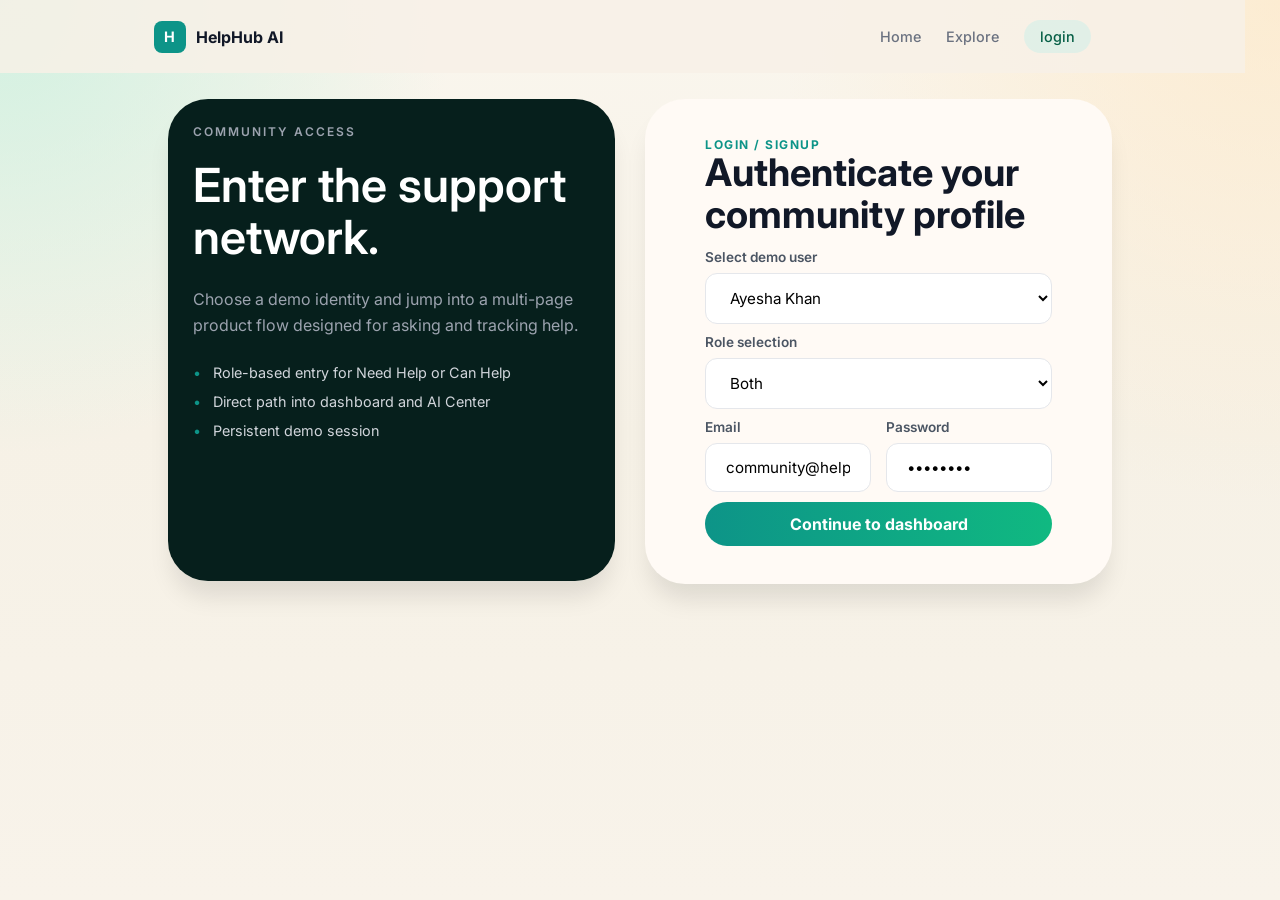
==== AIcenter/aicenter.html @ 62c9b284 "updated" ====
<!DOCTYPE html>
<html lang="en">

<head>
    <meta charset="UTF-8">
    <meta name="viewport" content="width=device-width, initial-scale=1.0">
    <title>HelpHub AI - login centre</title>
    <link href="https://fonts.googleapis.com/css2?family=Inter:wght@400;500;600;700&display=swap" rel="stylesheet">
    <style>
        * {
            margin: 0;
            padding: 0;
            box-sizing: border-box;
            font-family: 'Inter', sans-serif;
        }

        body {
            background-color: #fdf6ec;
            background: linear-gradient(135deg, #fdf6ec 0%, #e2e8f0 100%);
            min-height: 100vh;
            display: flex;
            flex-direction: column;
        }

        body {
            font-family: "Plus Jakarta Sans", sans-serif;
            color: var(--ink);
            background:
                radial-gradient(circle at top left, rgba(195, 239, 220, 0.75), transparent 29%),
                radial-gradient(circle at top right, rgba(255, 226, 182, 0.5), transparent 32%),
                linear-gradient(180deg, #faf6ee 0%, #f6f1e6 48%, #f8f3ea 100%);
        }

        /* Navbar */
        nav {
            display: flex;
            justify-content: space-between;
            align-items: center;
            padding: 20px 12%;
            max-width: 1245px;
            background-color: #f8f1e8d6;
        }


        .logo {
            display: flex;
            align-items: center;
            gap: 10px;
            font-weight: 700;
            font-size: 1rem;
            color: #111827;
        }

        .logo-icon {
            width: 32px;
            height: 32px;
            background-color: #0d9488;
            color: white;
            display: flex;
            align-items: center;
            justify-content: center;
            border-radius: 8px;
            font-size: 0.9rem;
        }

        .nav-links {
            display: flex;
            gap: 25px;
            align-items: center;
        }

        .nav-links a {
            text-decoration: none;
            color: #6b7280;
            font-size: 0.9rem;
            font-weight: 500;
        }

        .nav-links a.active {
            background-color: #d8efe8b3;
            padding: 8px 16px;
            border-radius: 20px;
            color: #065f46;
        }

        /* Mobile Menu Hack */
        .menu-toggle {
            display: none;
        }

        .hamburger {
            display: none;
            cursor: pointer;
            flex-direction: column;
            gap: 5px;
        }

        .hamburger span {
            width: 25px;
            height: 2px;
            background-color: #111827;
        }

        /* Layout Container with Gap */
        .main-wrapper {
            display: flex;
            max-width: 944px;
            width: 85%;
            margin: 26px auto;
            gap: 30px;
            align-items: stretch;
        }

        /* Left Side (Dark Greenish) */
        .green-panel {
            flex: 1;
            background-color: #061f1c;
            padding: 25px;
            color: white;
            height: 482px;
            border-radius: 40px;
            display: flex;
            flex-direction: column;
            /* justify-content: center; */
            box-shadow: 0 20px 25px -5px rgba(0, 0, 0, 0.1);
        }

        .green-panel .label {
            text-transform: uppercase;
            font-size: 0.75rem;
            letter-spacing: 2px;
            color: #9ca3af;
            margin-bottom: 20px;
            font-weight: 600;
        }

        .green-panel h1 {
            font-size: 47px;
            line-height: 1.1;
            font-weight: 600;
            width: 397px;
            margin-bottom: 25px;
        }

        .green-panel p {
            color: #9ca3af;
            line-height: 1.6;
            font-size: 1rem;
            margin-bottom: 25px;
        }

        .green-panel ul {
            list-style: none;
        }

        .green-panel li {
            padding-left: 20px;
            position: relative;
            margin-bottom: 12px;
            color: #d1d5db;
            font-size: 0.9rem;
        }

        .green-panel li::before {
            content: "•";
            position: absolute;
            left: 0;
            color: #0d9488;
        }

        /* Right Side (White/Creamy) */
        .white-panel {
            flex: 1;
            background-color: #fffaf5;
            padding: 60px;
            border-radius: 40px;
            display: flex;
            flex-direction: column;
            height: 485px;
            justify-content: center;
            box-shadow: 0 20px 25px -5px rgba(0, 0, 0, 0.1);
        }

        .white-panel .label {
            color: #0d9488;
            text-transform: uppercase;
            font-size: 0.75rem;
            letter-spacing: 1.5px;
            font-weight: 700;
        }

        .white-panel h2 {
            font-size: 38px;
            line-height: 1.1;
            color: #111827;
            font-weight: 700;
            margin-bottom: 14px;
        }

        .input-group {
            margin-bottom: 10px;
        }

        .input-group label {
            display: block;
            font-size: 0.85rem;
            font-weight: 600;
            color: #4b5563;
            margin-bottom: 8px;
        }

        .input-group select,
        .input-group input {
            width: 100%;
            padding: 14px 20px;
            border-radius: 12px;
            border: 1px solid #e5e7eb;
            background-color: white;
            font-size: 0.95rem;
        }

        .form-row {
            display: grid;
            grid-template-columns: 1fr 1fr;
            gap: 15px;
        }

        .btn-action {
            width: 100%;
            padding: 12px;
            border: none;
            border-radius: 50px;
            background: linear-gradient(to right, #0d9488, #10b981);
            color: white;
            font-weight: 700;
            font-size: 1rem;
            cursor: pointer;
        }

        /* Responsive */
        @media (max-width: 1024px) {
            .main-wrapper {
                flex-direction: column;
                gap: 20px;
            }

            .green-panel h1 {
                font-size: 2.5rem;
            }

            .white-panel h2 {
                font-size: 2.2rem;
            }
        }

        @media (max-width: 768px) {
            .hamburger {
                display: flex;
            }

            .nav-links {
                display: none;
                position: absolute;
                top: 70px;
                left: 0;
                width: 100%;
                background: white;
                flex-direction: column;
                padding: 20px;
                z-index: 10;
            }

            .menu-toggle:checked~.nav-links {
                display: flex;
            }

            .green-panel,
            .white-panel {
                padding: 40px 25px;
            }

            .form-row {
                grid-template-columns: 1fr;
            }
        }
    </style>
</head>

<body>

    <nav>
        <div class="logo">
            <div class="logo-icon">H</div>
            HelpHub AI
        </div>

        <input type="checkbox" id="menu-toggle" class="menu-toggle">
        <label for="menu-toggle" class="hamburger">
            <span></span>
            <span></span>
            <span></span>
        </label>

        <div class="nav-links">
            <a href="#">Home</a>
            <a href="#">Explore</a>
            <a href="#" class="active">login</a>
        </div>
    </nav>

    <div class="main-wrapper">
        <div class="green-panel">
            <div class="label">Community Access</div>
            <h1>Enter the support network.</h1>
            <p>Choose a demo identity and jump into a multi-page product flow designed for asking and tracking help.</p>
            <ul>
                <li>Role-based entry for Need Help or Can Help</li>
                <li>Direct path into dashboard and AI Center</li>
                <li>Persistent demo session</li>
            </ul>
        </div>

        <div class="white-panel">
            <div class="label">Login / Signup</div>
            <h2>Authenticate your community profile</h2>

            <div class="input-group">
                <label>Select demo user</label>
                <select>
                    <option>Ayesha Khan</option>
                </select>
            </div>

            <div class="input-group">
                <label>Role selection</label>
                <select>
                    <option>Both</option>
                </select>
            </div>

            <div class="form-row">
                <div class="input-group">
                    <label>Email</label>
                    <input type="email" value="community@helphub.ai">
                </div>
                <div class="input-group">
                    <label>Password</label>
                    <input type="password" value="********">
                </div>
            </div>

            <button class="btn-action">Continue to dashboard</button>
        </div>
    </div>

</body>

</html>
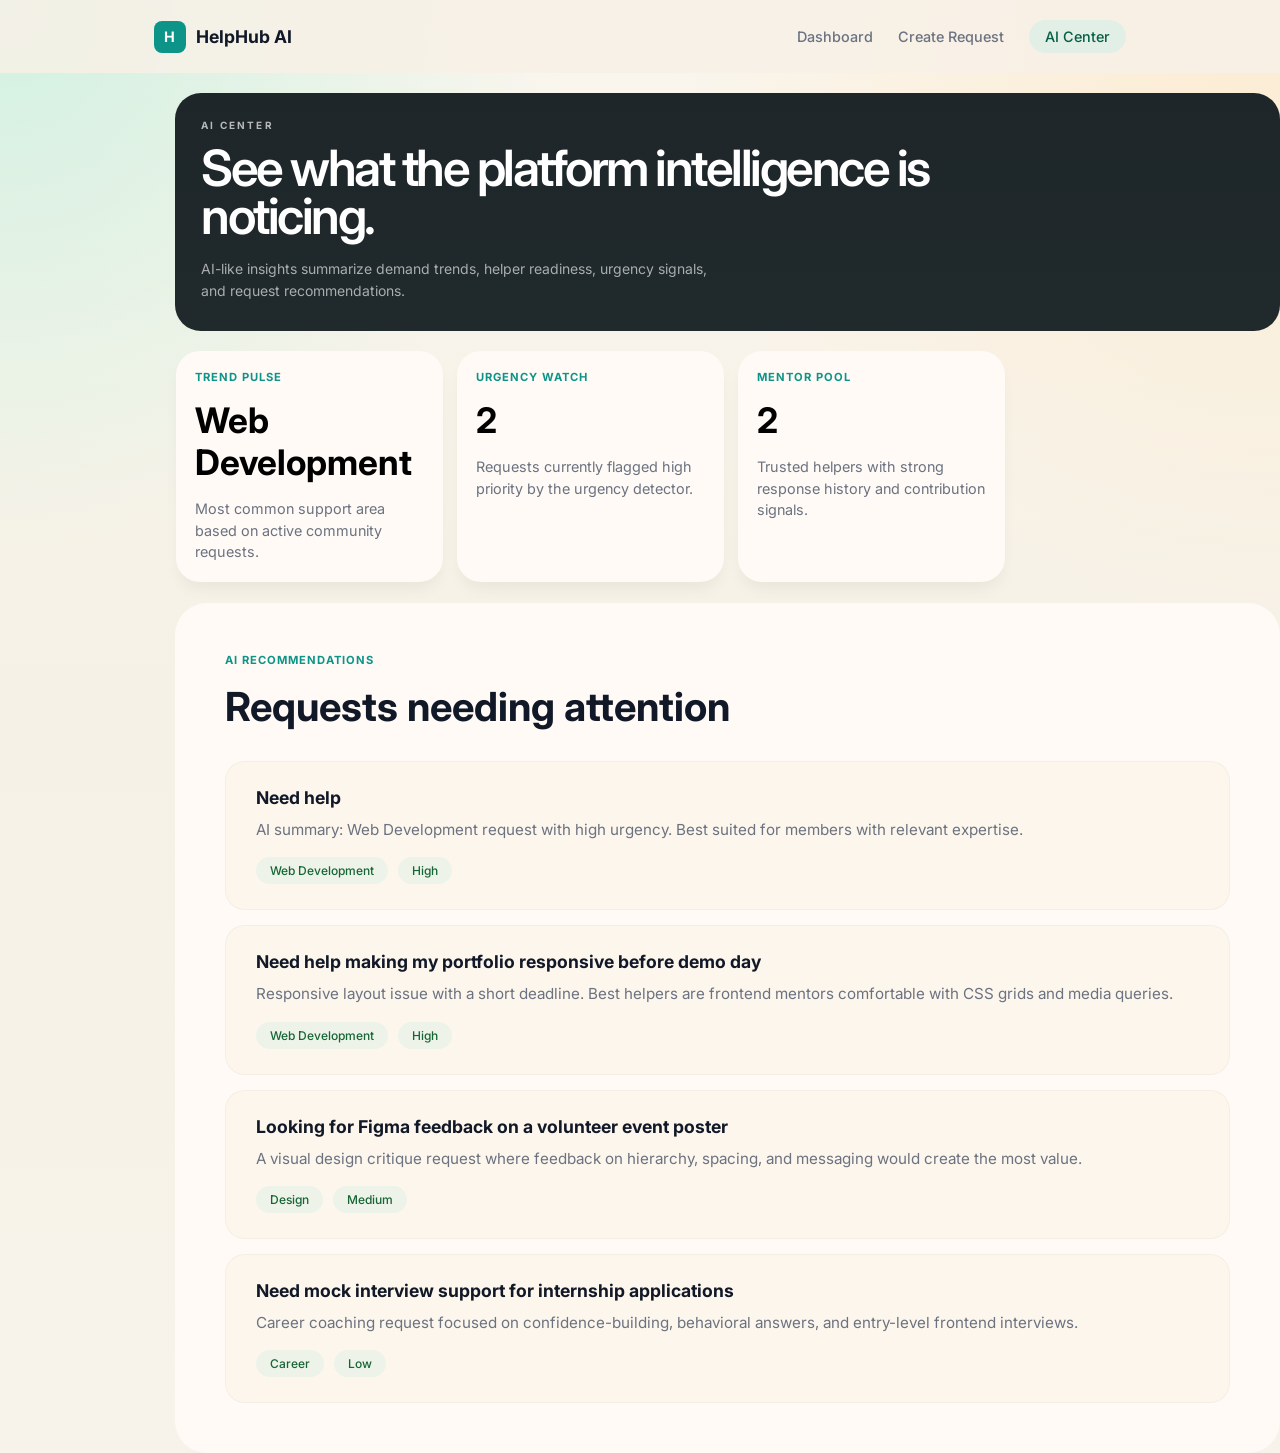
==== commit 263e7937: "updated" ====
--- a/AIcenter/aicenter.html
+++ b/AIcenter/aicenter.html
@@ -4,7 +4,7 @@
 <head>
     <meta charset="UTF-8">
     <meta name="viewport" content="width=device-width, initial-scale=1.0">
-    <title>HelpHub AI - login centre</title>
+    <title>HelpHub AI - AI Center</title>
     <link href="https://fonts.googleapis.com/css2?family=Inter:wght@400;500;600;700&display=swap" rel="stylesheet">
     <style>
         * {
@@ -15,14 +15,6 @@
         }
 
         body {
-            background-color: #fdf6ec;
-            background: linear-gradient(135deg, #fdf6ec 0%, #e2e8f0 100%);
-            min-height: 100vh;
-            display: flex;
-            flex-direction: column;
-        }
-
-        body {
             font-family: "Plus Jakarta Sans", sans-serif;
             color: var(--ink);
             background:
@@ -37,17 +29,17 @@
             justify-content: space-between;
             align-items: center;
             padding: 20px 12%;
-            max-width: 1245px;
+            max-width: 100%;
             background-color: #f8f1e8d6;
-        }
-
+            margin: 0 auto;
+        }
 
         .logo {
             display: flex;
             align-items: center;
             gap: 10px;
             font-weight: 700;
-            font-size: 1rem;
+            font-size: 1.1rem;
             color: #111827;
         }
 
@@ -83,7 +75,7 @@
             color: #065f46;
         }
 
-        /* Mobile Menu Hack */
+        /* Mobile Hamburger Logic */
         .menu-toggle {
             display: none;
         }
@@ -97,159 +89,185 @@
 
         .hamburger span {
             width: 25px;
-            height: 2px;
-            background-color: #111827;
-        }
-
-        /* Layout Container with Gap */
-        .main-wrapper {
-            display: flex;
-            max-width: 944px;
-            width: 85%;
-            margin: 26px auto;
-            gap: 30px;
-            align-items: stretch;
-        }
-
-        /* Left Side (Dark Greenish) */
-        .green-panel {
-            flex: 1;
-            background-color: #061f1c;
-            padding: 25px;
-            color: white;
-            height: 482px;
-            border-radius: 40px;
+            height: 3px;
+            background-color: #374151;
+            border-radius: 2px;
+        }
+
+        /* hero */
+        .hero {
+            background: linear-gradient(180deg, #1e2629 0%, #20292c 100%);
+            color: #fff;
+            border-radius: 26px;
+            box-shadow: var(--shadow);
+            padding: 26px 26px 28px;
+            min-height: 236px;
+            margin: 20px 0px 0px 175px;
+            max-width: 73pc;
             display: flex;
             flex-direction: column;
-            /* justify-content: center; */
-            box-shadow: 0 20px 25px -5px rgba(0, 0, 0, 0.1);
-        }
-
-        .green-panel .label {
+            justify-content: center;
+        }
+
+        .eyebrow {
+            font-size: 10px;
+            font-weight: 700;
+            letter-spacing: 0.22em;
             text-transform: uppercase;
-            font-size: 0.75rem;
-            letter-spacing: 2px;
-            color: #9ca3af;
-            margin-bottom: 20px;
+            color: rgba(255, 255, 255, 0.68);
+            margin-bottom: 14px;
+        }
+
+        .hero h1 {
+            margin: 0;
+            max-width: 800px;
+            font-size: 50px;
             font-weight: 600;
-        }
-
-        .green-panel h1 {
-            font-size: 47px;
-            line-height: 1.1;
-            font-weight: 600;
-            width: 397px;
-            margin-bottom: 25px;
-        }
-
-        .green-panel p {
-            color: #9ca3af;
+            line-height: 0.95;
+            letter-spacing: -0.05em;
+        }
+
+        .hero p {
+            margin: 18px 0 0;
+            max-width: 520px;
+            color: rgba(255, 255, 255, 0.62);
+            font-size: 14px;
             line-height: 1.6;
-            font-size: 1rem;
-            margin-bottom: 25px;
-        }
-
-        .green-panel ul {
-            list-style: none;
-        }
-
-        .green-panel li {
-            padding-left: 20px;
-            position: relative;
-            margin-bottom: 12px;
-            color: #d1d5db;
-            font-size: 0.9rem;
-        }
-
-        .green-panel li::before {
-            content: "•";
-            position: absolute;
-            left: 0;
-            color: #0d9488;
-        }
-
-        /* Right Side (White/Creamy) */
-        .white-panel {
-            flex: 1;
+        }
+
+        /* Stats Section */
+        .stats-grid {
+            display: grid;
+            grid-template-columns: repeat(3, 1fr);
+            gap: 10px;
+            max-width: 913px;
+            margin: 20px 110px 21px 8.5pc;
+            padding: 0 40px;
+        }
+
+        .stat-card {
             background-color: #fffaf5;
-            padding: 60px;
-            border-radius: 40px;
-            display: flex;
-            flex-direction: column;
-            height: 485px;
-            justify-content: center;
-            box-shadow: 0 20px 25px -5px rgba(0, 0, 0, 0.1);
-        }
-
-        .white-panel .label {
+            padding: 19px;
+            width: 267px;
+            border-radius: 24px;
+            box-shadow: 0 10px 15px -3px rgba(0, 0, 0, 0.05);
+        }
+
+        .stat-card h5 {
             color: #0d9488;
             text-transform: uppercase;
+            font-size: 0.7rem;
+            letter-spacing: 1px;
+            margin-bottom: 15px;
+        }
+
+        .stat-card h2 {
+            font-size: 2.2rem;
+            margin-bottom: 15px;
+            line-height: 1.2;
+        }
+
+        .stat-card p {
+            font-size: 0.9rem;
+            color: #6b7280;
+            line-height: 1.5;
+        }
+
+        /* Recommendations Section */
+        .recommendations {
+            max-width: 73pc;
+            margin: 0px 0px 0px 175px;
+            background-color: #fffaf5;
+            border-radius: 32px;
+            padding: 50px;
+        }
+
+        .rec-label {
+            color: #0d9488;
+            text-transform: uppercase;
+            font-size: 0.7rem;
+            font-weight: 700;
+            letter-spacing: 1px;
+            margin-bottom: 15px;
+            display: block;
+        }
+
+        .recommendations h2 {
+            font-size: 2.5rem;
+            margin-bottom: 30px;
+            color: #111827;
+        }
+
+        .rec-list {
+            display: flex;
+            flex-direction: column;
+            gap: 15px;
+        }
+
+        .rec-item {
+            background-color: #fdf6ec;
+            padding: 25px 30px;
+            border-radius: 20px;
+            border: 1px solid rgba(0, 0, 0, 0.03);
+        }
+
+        .rec-item h3 {
+            font-size: 1.1rem;
+            margin-bottom: 10px;
+            color: #111827;
+        }
+
+        .rec-item p {
+            color: #6b7280;
+            font-size: 0.95rem;
+            margin-bottom: 15px;
+            line-height: 1.6;
+        }
+
+        .tag-group {
+            display: flex;
+            gap: 10px;
+        }
+
+        .tag {
+            padding: 6px 14px;
+            border-radius: 20px;
             font-size: 0.75rem;
-            letter-spacing: 1.5px;
-            font-weight: 700;
-        }
-
-        .white-panel h2 {
-            font-size: 38px;
-            line-height: 1.1;
-            color: #111827;
-            font-weight: 700;
-            margin-bottom: 14px;
-        }
-
-        .input-group {
-            margin-bottom: 10px;
-        }
-
-        .input-group label {
-            display: block;
-            font-size: 0.85rem;
-            font-weight: 600;
-            color: #4b5563;
-            margin-bottom: 8px;
-        }
-
-        .input-group select,
-        .input-group input {
-            width: 100%;
-            padding: 14px 20px;
-            border-radius: 12px;
-            border: 1px solid #e5e7eb;
-            background-color: white;
-            font-size: 0.95rem;
-        }
-
-        .form-row {
-            display: grid;
-            grid-template-columns: 1fr 1fr;
-            gap: 15px;
-        }
-
-        .btn-action {
-            width: 100%;
-            padding: 12px;
-            border: none;
-            border-radius: 50px;
-            background: linear-gradient(to right, #0d9488, #10b981);
-            color: white;
-            font-weight: 700;
-            font-size: 1rem;
-            cursor: pointer;
-        }
+            font-weight: 500;
+        }
+
+        .tag-web {
+            background: #eef3ea;
+            color: #166534;
+        }
+
+
+
+
+
+
+
 
         /* Responsive */
         @media (max-width: 1024px) {
-            .main-wrapper {
-                flex-direction: column;
-                gap: 20px;
-            }
-
-            .green-panel h1 {
-                font-size: 2.5rem;
-            }
-
-            .white-panel h2 {
-                font-size: 2.2rem;
+            header h1 {
+                font-size: 2.8rem;
+            }
+
+            .stats-grid {
+                grid-template-columns: 1fr;
+                margin-top: 20px;
+                padding: 0 20px;
+            }
+
+            header {
+                margin: 10px;
+                padding: 40px 30px;
+            }
+
+            .recommendations {
+                margin: 10px;
+                padding: 30px;
             }
         }
 
@@ -265,22 +283,22 @@
                 left: 0;
                 width: 100%;
                 background: white;
+                padding: 20px;
                 flex-direction: column;
-                padding: 20px;
-                z-index: 10;
+                z-index: 100;
+                box-shadow: 0 10px 15px rgba(0, 0, 0, 0.05);
             }
 
             .menu-toggle:checked~.nav-links {
                 display: flex;
             }
 
-            .green-panel,
-            .white-panel {
-                padding: 40px 25px;
-            }
-
-            .form-row {
-                grid-template-columns: 1fr;
+            header h1 {
+                font-size: 2.2rem;
+            }
+
+            .stat-card {
+                padding: 25px;
             }
         }
     </style>
@@ -302,56 +320,82 @@
         </label>
 
         <div class="nav-links">
-            <a href="#">Home</a>
-            <a href="#">Explore</a>
-            <a href="#" class="active">login</a>
+            <a href="/index.html">Dashboard</a>
+            <a href="/request/request.html">Create Request</a>
+            <a href="/AIcenter/aicenter.html" class="active">AI Center</a>
         </div>
     </nav>
 
-    <div class="main-wrapper">
-        <div class="green-panel">
-            <div class="label">Community Access</div>
-            <h1>Enter the support network.</h1>
-            <p>Choose a demo identity and jump into a multi-page product flow designed for asking and tracking help.</p>
-            <ul>
-                <li>Role-based entry for Need Help or Can Help</li>
-                <li>Direct path into dashboard and AI Center</li>
-                <li>Persistent demo session</li>
-            </ul>
-        </div>
-
-        <div class="white-panel">
-            <div class="label">Login / Signup</div>
-            <h2>Authenticate your community profile</h2>
-
-            <div class="input-group">
-                <label>Select demo user</label>
-                <select>
-                    <option>Ayesha Khan</option>
-                </select>
-            </div>
-
-            <div class="input-group">
-                <label>Role selection</label>
-                <select>
-                    <option>Both</option>
-                </select>
-            </div>
-
-            <div class="form-row">
-                <div class="input-group">
-                    <label>Email</label>
-                    <input type="email" value="community@helphub.ai">
-                </div>
-                <div class="input-group">
-                    <label>Password</label>
-                    <input type="password" value="********">
+    <header class="hero">
+        <h4 class="eyebrow">AI Center</h4>
+        <h1>See what the platform intelligence is noticing.</h1>
+        <p>AI-like insights summarize demand trends, helper readiness, urgency signals, and request recommendations.</p>
+    </header>
+
+    <div class="stats-grid">
+        <div class="stat-card">
+            <h5>Trend Pulse</h5>
+            <h2>Web Development</h2>
+            <p>Most common support area based on active community requests.</p>
+        </div>
+        <div class="stat-card">
+            <h5>Urgency Watch</h5>
+            <h2>2</h2>
+            <p>Requests currently flagged high priority by the urgency detector.</p>
+        </div>
+        <div class="stat-card">
+            <h5>Mentor Pool</h5>
+            <h2>2</h2>
+            <p>Trusted helpers with strong response history and contribution signals.</p>
+        </div>
+    </div>
+
+    <section class="recommendations">
+        <span class="rec-label">AI Recommendations</span>
+        <h2>Requests needing attention</h2>
+
+        <div class="rec-list">
+            <div class="rec-item">
+                <h3>Need help</h3>
+                <p>AI summary: Web Development request with high urgency. Best suited for members with relevant
+                    expertise.</p>
+                <div class="tag-group">
+                    <span class="tag tag-web">Web Development</span>
+                    <span class="tag tag-web">High</span>
                 </div>
             </div>
 
-            <button class="btn-action">Continue to dashboard</button>
-        </div>
-    </div>
+            <div class="rec-item">
+                <h3>Need help making my portfolio responsive before demo day</h3>
+                <p>Responsive layout issue with a short deadline. Best helpers are frontend mentors comfortable with CSS
+                    grids and media queries.</p>
+                <div class="tag-group">
+                    <span class="tag tag-web">Web Development</span>
+                    <span class="tag tag-web">High</span>
+                </div>
+            </div>
+
+            <div class="rec-item">
+                <h3>Looking for Figma feedback on a volunteer event poster</h3>
+                <p>A visual design critique request where feedback on hierarchy, spacing, and messaging would create the
+                    most value.</p>
+                <div class="tag-group">
+                    <span class="tag tag-web">Design</span>
+                    <span class="tag tag-web">Medium</span>
+                </div>
+            </div>
+
+            <div class="rec-item">
+                <h3>Need mock interview support for internship applications</h3>
+                <p>Career coaching request focused on confidence-building, behavioral answers, and entry-level frontend
+                    interviews.</p>
+                <div class="tag-group">
+                    <span class="tag tag-web">Career</span>
+                    <span class="tag tag-web">Low</span>
+                </div>
+            </div>
+        </div>
+    </section>
 
 </body>
 
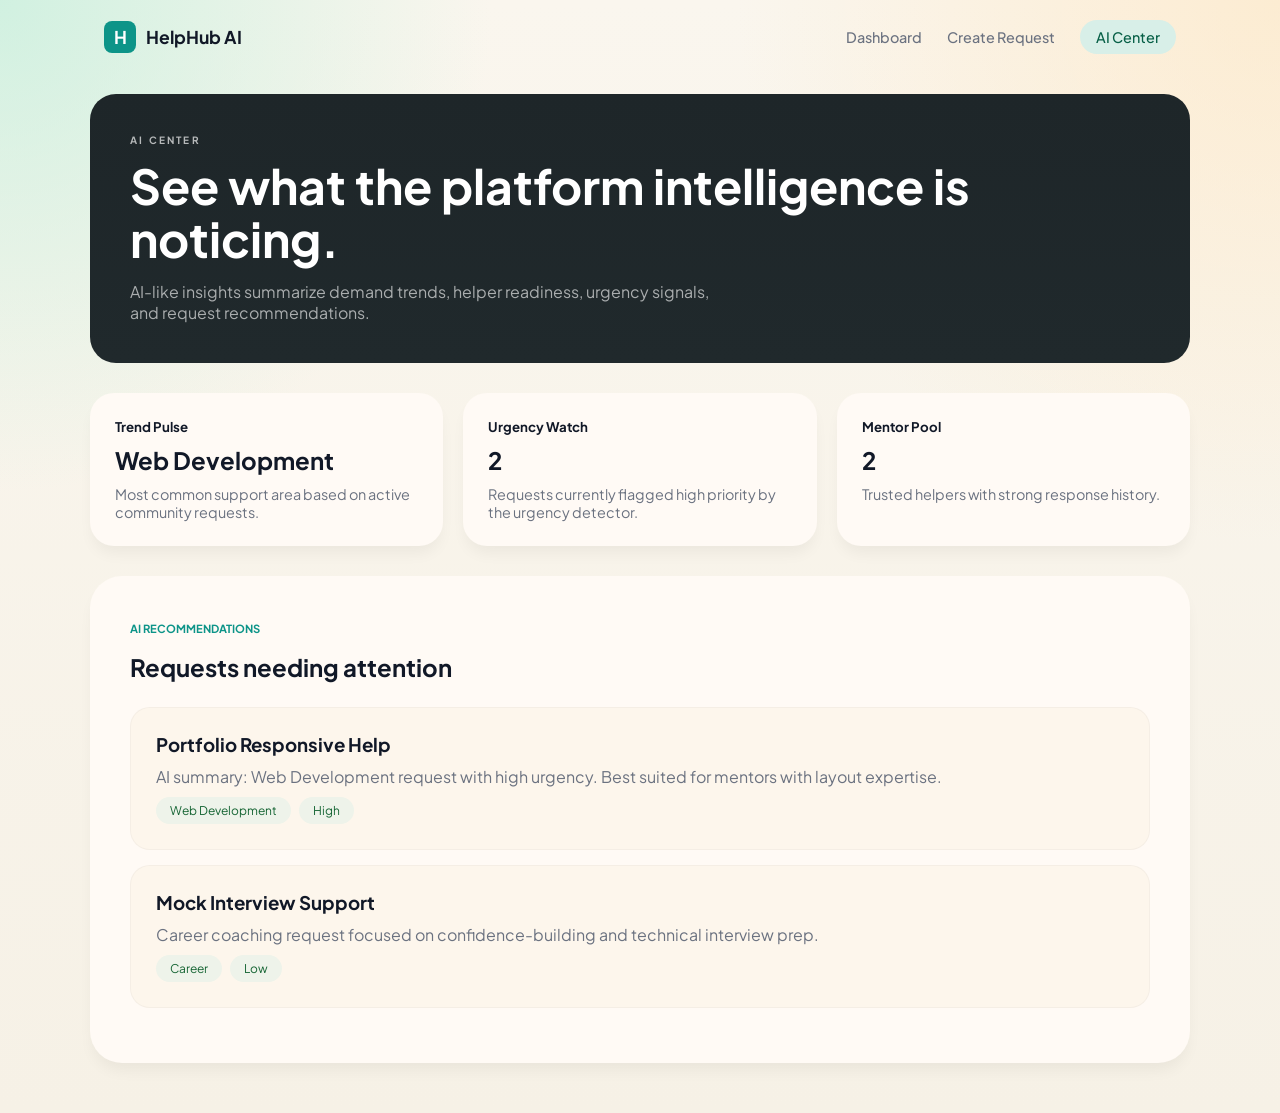
==== commit 27b2898c: "updated" ====
--- a/AIcenter/aicenter.html
+++ b/AIcenter/aicenter.html
@@ -5,13 +5,21 @@
     <meta charset="UTF-8">
     <meta name="viewport" content="width=device-width, initial-scale=1.0">
     <title>HelpHub AI - AI Center</title>
-    <link href="https://fonts.googleapis.com/css2?family=Inter:wght@400;500;600;700&display=swap" rel="stylesheet">
+    <link href="https://fonts.googleapis.com/css2?family=Plus+Jakarta+Sans:wght@400;500;600;700&display=swap" rel="stylesheet">
+    
+    <link rel="shortcut icon" href="./image.png" type="image/x-icon">
     <style>
+        :root {
+            --teal: #0d9488;
+            --ink: #111827;
+            --muted: #6b7280;
+            --shadow: 0 10px 15px -3px rgba(0, 0, 0, 0.05);
+        }
+
         * {
             margin: 0;
             padding: 0;
             box-sizing: border-box;
-            font-family: 'Inter', sans-serif;
         }
 
         body {
@@ -20,18 +28,20 @@
             background:
                 radial-gradient(circle at top left, rgba(195, 239, 220, 0.75), transparent 29%),
                 radial-gradient(circle at top right, rgba(255, 226, 182, 0.5), transparent 32%),
-                linear-gradient(180deg, #faf6ee 0%, #f6f1e6 48%, #f8f3ea 100%);
-        }
-
-        /* Navbar */
+                linear-gradient(180deg, #faf6ee 0%, #f6f1e6 100%);
+            min-height: 100vh;
+        }
+
+        /* --- Navbar --- */
         nav {
             display: flex;
             justify-content: space-between;
             align-items: center;
-            padding: 20px 12%;
-            max-width: 100%;
-            background-color: #f8f1e8d6;
+            padding: 20px 5%;
+            max-width: 1200px;
             margin: 0 auto;
+            position: relative;
+            z-index: 1000;
         }
 
         .logo {
@@ -40,19 +50,17 @@
             gap: 10px;
             font-weight: 700;
             font-size: 1.1rem;
-            color: #111827;
         }
 
         .logo-icon {
             width: 32px;
             height: 32px;
-            background-color: #0d9488;
+            background-color: var(--teal);
             color: white;
             display: flex;
             align-items: center;
             justify-content: center;
             border-radius: 8px;
-            font-size: 0.9rem;
         }
 
         .nav-links {
@@ -63,23 +71,22 @@
 
         .nav-links a {
             text-decoration: none;
-            color: #6b7280;
+            color: var(--muted);
             font-size: 0.9rem;
             font-weight: 500;
+            transition: 0.3s;
         }
 
         .nav-links a.active {
-            background-color: #d8efe8b3;
+            background-color: #d8efe8;
             padding: 8px 16px;
             border-radius: 20px;
             color: #065f46;
         }
 
-        /* Mobile Hamburger Logic */
-        .menu-toggle {
-            display: none;
-        }
-
+        /* Hamburger Styles */
+        .menu-toggle { display: none; }
+        
         .hamburger {
             display: none;
             cursor: pointer;
@@ -92,21 +99,18 @@
             height: 3px;
             background-color: #374151;
             border-radius: 2px;
-        }
-
-        /* hero */
+            transition: 0.3s ease;
+        }
+
+        /* --- Hero Section --- */
         .hero {
             background: linear-gradient(180deg, #1e2629 0%, #20292c 100%);
             color: #fff;
             border-radius: 26px;
-            box-shadow: var(--shadow);
-            padding: 26px 26px 28px;
-            min-height: 236px;
-            margin: 20px 0px 0px 175px;
-            max-width: 73pc;
-            display: flex;
-            flex-direction: column;
-            justify-content: center;
+            padding: 40px;
+            margin: 20px auto;
+            max-width: 1100px;
+            width: calc(100% - 40px);
         }
 
         .eyebrow {
@@ -116,190 +120,113 @@
             text-transform: uppercase;
             color: rgba(255, 255, 255, 0.68);
             margin-bottom: 14px;
+            display: block;
         }
 
         .hero h1 {
-            margin: 0;
-            max-width: 800px;
-            font-size: 50px;
-            font-weight: 600;
-            line-height: 0.95;
-            letter-spacing: -0.05em;
+            font-size: clamp(1.8rem, 5vw, 3rem);
+            line-height: 1.1;
+            margin-bottom: 15px;
         }
 
         .hero p {
-            margin: 18px 0 0;
-            max-width: 520px;
+            max-width: 600px;
             color: rgba(255, 255, 255, 0.62);
-            font-size: 14px;
-            line-height: 1.6;
-        }
-
-        /* Stats Section */
+            font-size: 1rem;
+        }
+
+        /* --- Stats Grid --- */
         .stats-grid {
             display: grid;
             grid-template-columns: repeat(3, 1fr);
-            gap: 10px;
-            max-width: 913px;
-            margin: 20px 110px 21px 8.5pc;
-            padding: 0 40px;
+            gap: 20px;
+            max-width: 1100px;
+            margin: 30px auto;
+            width: calc(100% - 40px);
         }
 
         .stat-card {
             background-color: #fffaf5;
-            padding: 19px;
-            width: 267px;
+            padding: 25px;
             border-radius: 24px;
-            box-shadow: 0 10px 15px -3px rgba(0, 0, 0, 0.05);
-        }
-
-        .stat-card h5 {
-            color: #0d9488;
-            text-transform: uppercase;
-            font-size: 0.7rem;
-            letter-spacing: 1px;
-            margin-bottom: 15px;
-        }
-
-        .stat-card h2 {
-            font-size: 2.2rem;
-            margin-bottom: 15px;
-            line-height: 1.2;
-        }
-
-        .stat-card p {
-            font-size: 0.9rem;
-            color: #6b7280;
-            line-height: 1.5;
-        }
-
-        /* Recommendations Section */
+            box-shadow: var(--shadow);
+        }
+
+        /* --- Recommendations --- */
         .recommendations {
-            max-width: 73pc;
-            margin: 0px 0px 0px 175px;
+            max-width: 1100px;
+            margin: 30px auto 50px;
             background-color: #fffaf5;
             border-radius: 32px;
-            padding: 50px;
-        }
-
-        .rec-label {
-            color: #0d9488;
-            text-transform: uppercase;
-            font-size: 0.7rem;
-            font-weight: 700;
-            letter-spacing: 1px;
-            margin-bottom: 15px;
-            display: block;
-        }
-
-        .recommendations h2 {
-            font-size: 2.5rem;
-            margin-bottom: 30px;
-            color: #111827;
-        }
-
-        .rec-list {
-            display: flex;
-            flex-direction: column;
-            gap: 15px;
+            padding: 40px;
+            width: calc(100% - 40px);
+            box-shadow: var(--shadow);
         }
 
         .rec-item {
             background-color: #fdf6ec;
-            padding: 25px 30px;
+            padding: 25px;
             border-radius: 20px;
+            margin-bottom: 15px;
             border: 1px solid rgba(0, 0, 0, 0.03);
-        }
-
-        .rec-item h3 {
-            font-size: 1.1rem;
-            margin-bottom: 10px;
-            color: #111827;
-        }
-
-        .rec-item p {
-            color: #6b7280;
-            font-size: 0.95rem;
-            margin-bottom: 15px;
-            line-height: 1.6;
-        }
-
-        .tag-group {
-            display: flex;
-            gap: 10px;
         }
 
         .tag {
             padding: 6px 14px;
             border-radius: 20px;
             font-size: 0.75rem;
-            font-weight: 500;
-        }
-
-        .tag-web {
             background: #eef3ea;
             color: #166534;
-        }
-
-
-
-
-
-
-
-
-        /* Responsive */
-        @media (max-width: 1024px) {
-            header h1 {
-                font-size: 2.8rem;
+            display: inline-block;
+            margin-top: 10px;
+            margin-right: 5px;
+        }
+
+        /* --- RESPONSIVE DESIGN (TOP DROPDOWN) --- */
+
+        @media (max-width: 768px) {
+            .hamburger { display: flex; }
+
+            .nav-links {
+                position: absolute;
+                top: 80px; /* Navbar ke bilkul niche */
+                left: 20px;
+                right: 20px;
+                background: white;
+                flex-direction: column;
+                padding: 20px;
+                border-radius: 20px;
+                box-shadow: 0 15px 30px rgba(0,0,0,0.1);
+                
+                /* Hide Logic */
+                opacity: 0;
+                visibility: hidden;
+                transform: translateY(-20px);
+                transition: 0.3s ease;
+                z-index: 999;
             }
+
+            /* Jab checkbox check ho (Menu Open) */
+            #menu-toggle:checked ~ .nav-links {
+                opacity: 1;
+                visibility: visible;
+                transform: translateY(0);
+            }
+
+            /* Hamburger to X Animation */
+            #menu-toggle:checked ~ .hamburger span:nth-child(1) { transform: translateY(8px) rotate(45deg); }
+            #menu-toggle:checked ~ .hamburger span:nth-child(2) { opacity: 0; }
+            #menu-toggle:checked ~ .hamburger span:nth-child(3) { transform: translateY(-8px) rotate(-45deg); }
 
             .stats-grid {
                 grid-template-columns: 1fr;
-                margin-top: 20px;
-                padding: 0 20px;
             }
 
-            header {
-                margin: 10px;
-                padding: 40px 30px;
-            }
-
-            .recommendations {
-                margin: 10px;
-                padding: 30px;
-            }
-        }
-
-        @media (max-width: 768px) {
-            .hamburger {
-                display: flex;
-            }
-
-            .nav-links {
-                display: none;
-                position: absolute;
-                top: 70px;
-                left: 0;
-                width: 100%;
-                background: white;
-                padding: 20px;
-                flex-direction: column;
-                z-index: 100;
-                box-shadow: 0 10px 15px rgba(0, 0, 0, 0.05);
-            }
-
-            .menu-toggle:checked~.nav-links {
-                display: flex;
-            }
-
-            header h1 {
-                font-size: 2.2rem;
-            }
-
-            .stat-card {
-                padding: 25px;
-            }
+            .hero h1 { font-size: 2.2rem; }
+        }
+
+        @media (max-width: 1024px) and (min-width: 769px) {
+            .stats-grid { grid-template-columns: repeat(2, 1fr); }
         }
     </style>
 </head>
@@ -322,12 +249,12 @@
         <div class="nav-links">
             <a href="/index.html">Dashboard</a>
             <a href="/request/request.html">Create Request</a>
-            <a href="/AIcenter/aicenter.html" class="active">AI Center</a>
+            <a href="#" class="active">AI Center</a>
         </div>
     </nav>
 
     <header class="hero">
-        <h4 class="eyebrow">AI Center</h4>
+        <span class="eyebrow">AI Center</span>
         <h1>See what the platform intelligence is noticing.</h1>
         <p>AI-like insights summarize demand trends, helper readiness, urgency signals, and request recommendations.</p>
     </header>
@@ -335,65 +262,39 @@
     <div class="stats-grid">
         <div class="stat-card">
             <h5>Trend Pulse</h5>
-            <h2>Web Development</h2>
-            <p>Most common support area based on active community requests.</p>
+            <h2 style="margin: 10px 0;">Web Development</h2>
+            <p style="font-size: 0.9rem; color: var(--muted);">Most common support area based on active community requests.</p>
         </div>
         <div class="stat-card">
             <h5>Urgency Watch</h5>
-            <h2>2</h2>
-            <p>Requests currently flagged high priority by the urgency detector.</p>
+            <h2 style="margin: 10px 0;">2</h2>
+            <p style="font-size: 0.9rem; color: var(--muted);">Requests currently flagged high priority by the urgency detector.</p>
         </div>
         <div class="stat-card">
             <h5>Mentor Pool</h5>
-            <h2>2</h2>
-            <p>Trusted helpers with strong response history and contribution signals.</p>
+            <h2 style="margin: 10px 0;">2</h2>
+            <p style="font-size: 0.9rem; color: var(--muted);">Trusted helpers with strong response history.</p>
         </div>
     </div>
 
     <section class="recommendations">
-        <span class="rec-label">AI Recommendations</span>
-        <h2>Requests needing attention</h2>
+        <span class="rec-label" style="color: var(--teal); font-weight: bold; font-size: 0.7rem; text-transform: uppercase;">AI Recommendations</span>
+        <h2 style="margin: 15px 0 25px;">Requests needing attention</h2>
 
         <div class="rec-list">
             <div class="rec-item">
-                <h3>Need help</h3>
-                <p>AI summary: Web Development request with high urgency. Best suited for members with relevant
-                    expertise.</p>
-                <div class="tag-group">
-                    <span class="tag tag-web">Web Development</span>
-                    <span class="tag tag-web">High</span>
-                </div>
+                <h3>Portfolio Responsive Help</h3>
+                <p style="margin-top: 10px; color: var(--muted);">AI summary: Web Development request with high urgency. Best suited for mentors with layout expertise.</p>
+                <span class="tag">Web Development</span>
+                <span class="tag">High</span>
             </div>
 
             <div class="rec-item">
-                <h3>Need help making my portfolio responsive before demo day</h3>
-                <p>Responsive layout issue with a short deadline. Best helpers are frontend mentors comfortable with CSS
-                    grids and media queries.</p>
-                <div class="tag-group">
-                    <span class="tag tag-web">Web Development</span>
-                    <span class="tag tag-web">High</span>
-                </div>
+                <h3>Mock Interview Support</h3>
+                <p style="margin-top: 10px; color: var(--muted);">Career coaching request focused on confidence-building and technical interview prep.</p>
+                <span class="tag">Career</span>
+                <span class="tag">Low</span>
             </div>
-
-            <div class="rec-item">
-                <h3>Looking for Figma feedback on a volunteer event poster</h3>
-                <p>A visual design critique request where feedback on hierarchy, spacing, and messaging would create the
-                    most value.</p>
-                <div class="tag-group">
-                    <span class="tag tag-web">Design</span>
-                    <span class="tag tag-web">Medium</span>
-                </div>
-            </div>
-
-            <div class="rec-item">
-                <h3>Need mock interview support for internship applications</h3>
-                <p>Career coaching request focused on confidence-building, behavioral answers, and entry-level frontend
-                    interviews.</p>
-                <div class="tag-group">
-                    <span class="tag tag-web">Career</span>
-                    <span class="tag tag-web">Low</span>
-                </div>
-            </div>
         </div>
     </section>
 
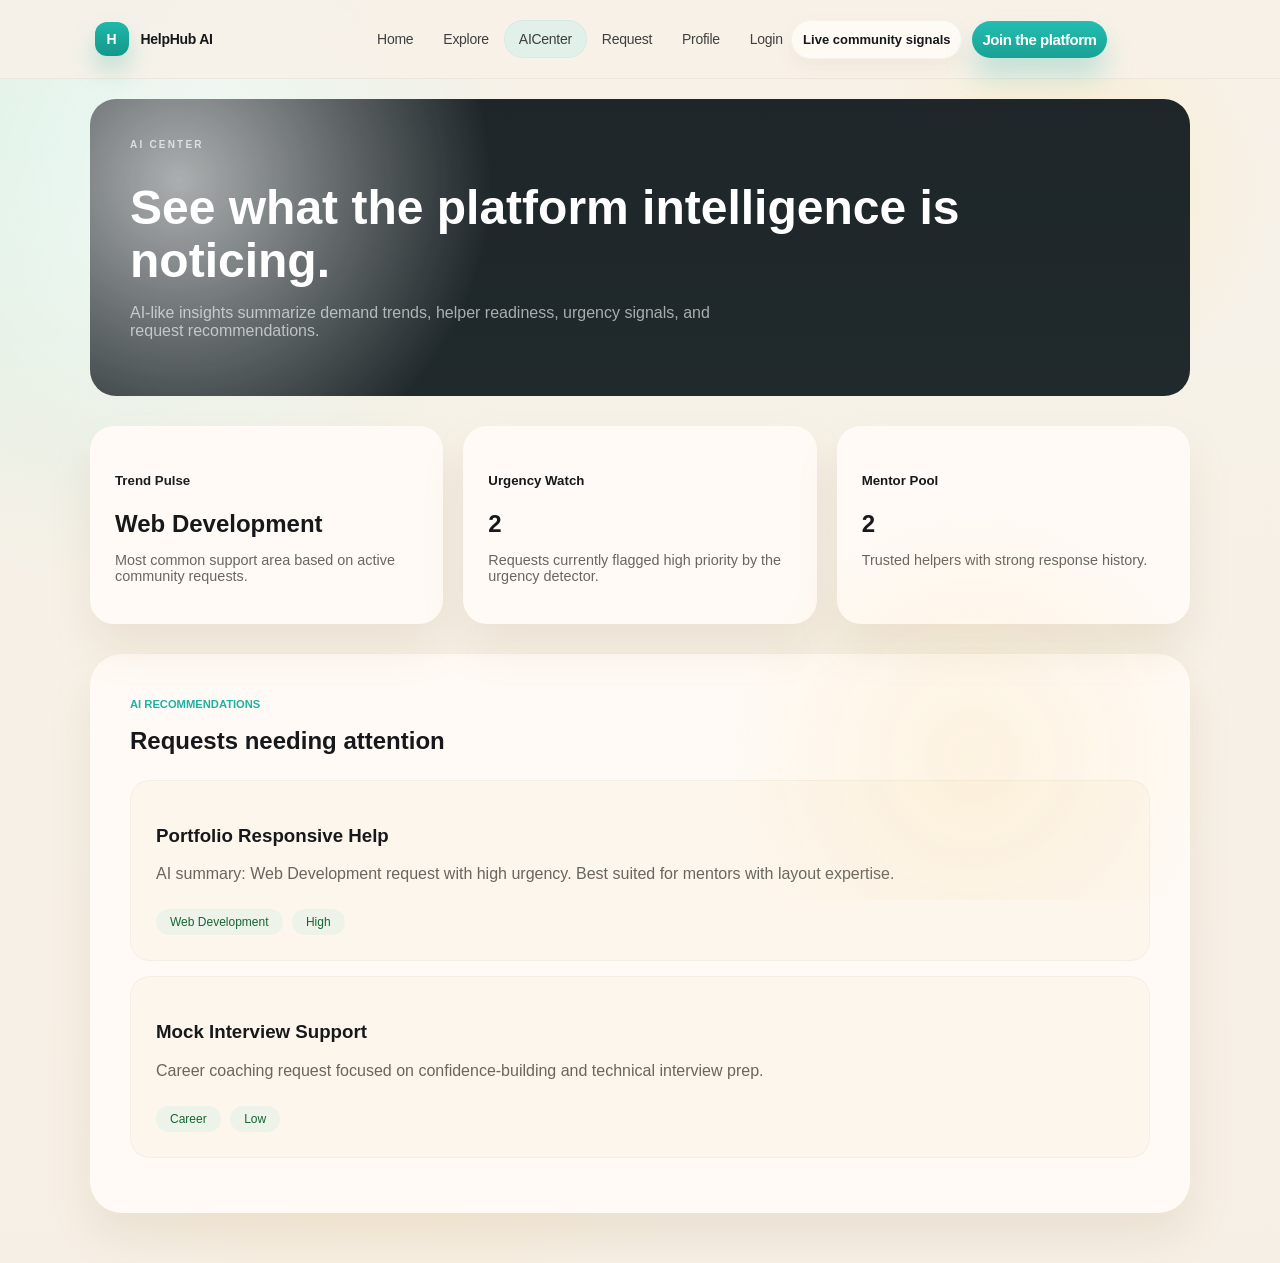
==== commit 440b6bb8: "updated" ====
--- a/AIcenter/aicenter.html
+++ b/AIcenter/aicenter.html
@@ -10,96 +10,385 @@
     <link rel="shortcut icon" href="./image.png" type="image/x-icon">
     <style>
         :root {
-            --teal: #0d9488;
-            --ink: #111827;
-            --muted: #6b7280;
-            --shadow: 0 10px 15px -3px rgba(0, 0, 0, 0.05);
+            --bg: #f6f0e7;
+            --surface: rgba(255, 250, 246, 0.88);
+            --surface-solid: #fff9f3;
+            --surface-deep: #113a35;
+            --ink: #17181b;
+            --muted: #68665f;
+            --line: rgba(30, 36, 33, 0.06);
+            --teal: #1db1a3;
+            --teal-deep: #159489;
+            --pill: #f5f5ef;
+            --shadow: 0 24px 42px rgba(167, 143, 91, 0.14);
+            --shadow-soft: 0 18px 32px rgba(167, 143, 91, 0.1);
+            --radius-xl: 30px;
+            --radius-lg: 22px;
+            --radius-md: 18px;
+            --radius-pill: 999px;
         }
 
         * {
+            box-sizing: border-box;
+        }
+
+        html {
+            scroll-behavior: smooth;
+        }
+
+        body {
             margin: 0;
-            padding: 0;
-            box-sizing: border-box;
-        }
-
-        body {
-            font-family: "Plus Jakarta Sans", sans-serif;
+            min-width: 320px;
+            font-family: "Manrope", sans-serif;
             color: var(--ink);
             background:
-                radial-gradient(circle at top left, rgba(195, 239, 220, 0.75), transparent 29%),
-                radial-gradient(circle at top right, rgba(255, 226, 182, 0.5), transparent 32%),
-                linear-gradient(180deg, #faf6ee 0%, #f6f1e6 100%);
-            min-height: 100vh;
-        }
-
-        /* --- Navbar --- */
-        nav {
+                radial-gradient(circle at 7% 12%, rgba(198, 239, 224, 0.68), transparent 26%),
+                radial-gradient(circle at 83% 15%, rgba(255, 223, 130, 0.26), transparent 14%),
+                radial-gradient(circle at 30% 82%, rgba(255, 237, 197, 0.42), transparent 24%),
+                linear-gradient(180deg, #f7f2e9 0%, #f6efe5 100%);
+        }
+
+        body.menu-open {
+            overflow: hidden;
+        }
+
+        body::before {
+            content: "";
+            position: fixed;
+            inset: 0;
+            pointer-events: none;
+            background:
+                radial-gradient(circle at 14% 20%, rgba(255, 255, 255, 0.7), transparent 24%),
+                radial-gradient(circle at 76% 84%, rgba(244, 210, 122, 0.18), transparent 20%);
+            opacity: 0.9;
+        }
+
+        a {
+            color: inherit;
+            text-decoration: none;
+        }
+
+        img {
+            max-width: 100%;
+            display: block;
+        }
+
+        .page {
+            position: relative;
+            z-index: 1;
+            width: min(1100px, calc(100% - 36px));
+            margin: 0 auto;
+            padding-bottom: 34px;
+        }
+
+        .topbar-wrap {
+            position: sticky;
+            top: 0;
+            z-index: 40;
+            backdrop-filter: blur(20px);
+            background: rgba(248, 241, 232, 0.82);
+            border-bottom: 1px solid rgba(29, 37, 33, 0.05);
+        }
+
+        .topbar {
+            width: min(963px, calc(100% - 36px));
+            margin: 0 auto;
+            min-height: 78px;
             display: flex;
+            align-items: center;
             justify-content: space-between;
-            align-items: center;
-            padding: 20px 5%;
-            max-width: 1200px;
-            margin: 0 auto;
-            position: relative;
-            z-index: 1000;
-        }
-
-        .logo {
+            gap: 189px;
+        }
+
+        .brand {
             display: flex;
             align-items: center;
+            margin: 0px 0px 0px -64px;
+            gap: 12px;
+            flex-shrink: 0;
+        }
+
+        .brand-mark {
+            width: 34px;
+            height: 34px;
+            display: grid;
+            place-items: center;
+            font-size: 14px;
+            font-weight: 700;
+            color: #ffffff;
+            border-radius: 12px;
+            background: linear-gradient(180deg, #1eb9aa 0%, #13978b 100%);
+            box-shadow: 0 14px 24px rgba(22, 158, 143, 0.25);
+        }
+
+        .brand-name {
+            font-size: 14px;
+            font-weight: 700;
+            letter-spacing: -0.02em;
+        }
+
+        .desktop-nav {
+            display: flex;
+            align-items: center;
+            justify-content: space-between;
+            gap: 18px;
+            flex: 1;
+            min-width: 0;
+        }
+
+        .nav {
+            display: flex;
+            align-items: center;
+            justify-content: center;
+            flex-wrap: nowrap;
+            min-width: 0;
+        }
+
+        .nav a {
+            padding: 11px 15px;
+            border-radius: 999px;
+            color: rgba(23, 24, 27, 0.82);
+            font-size: 14px;
+            font-weight: 500;
+            letter-spacing: -0.02em;
+            transition: background-color 0.2s ease, color 0.2s ease;
+        }
+
+        .nav a:hover {
+            background: rgba(255, 252, 247, 0.92);
+        }
+
+        .nav a.active {
+            background: rgba(216, 239, 232, 0.7);
+            box-shadow: inset 0 0 0 1px rgba(25, 133, 121, 0.05);
+        }
+
+        .actions {
+            display: flex;
+            align-items: center;
+            margin: 0px 15px;
             gap: 10px;
+            flex-shrink: 0;
+        }
+
+        .menu-toggle,
+        .mobile-close {
+            display: none;
+            width: 48px;
+            height: 48px;
+            padding: 0;
+            border: 1px solid rgba(24, 31, 28, 0.06);
+            border-radius: 16px;
+            background: rgba(255, 252, 247, 0.96);
+            box-shadow: 0 12px 22px rgba(149, 123, 68, 0.1);
+            cursor: pointer;
+            transition: transform 0.2s ease, box-shadow 0.2s ease, background-color 0.2s ease;
+        }
+
+        .menu-toggle:hover,
+        .mobile-close:hover {
+            transform: translateY(-1px);
+            box-shadow: 0 16px 28px rgba(149, 123, 68, 0.14);
+        }
+
+        .menu-toggle span,
+        .mobile-close span {
+            display: block;
+            width: 18px;
+            height: 2px;
+            margin: 4px auto;
+            border-radius: 999px;
+            background: var(--ink);
+            transition: transform 0.2s ease, opacity 0.2s ease;
+        }
+
+        .mobile-drawer .mobile-close {
+            display: inline-flex;
+            align-items: center;
+            justify-content: center;
+            flex-shrink: 0;
+        }
+
+        .mobile-close span:first-child {
+            transform: translateY(3px) rotate(45deg);
+        }
+
+        .mobile-close span:last-child {
+            transform: translateY(-3px) rotate(-45deg);
+        }
+
+        .mobile-backdrop {
+            position: fixed;
+            inset: 0;
+            z-index: 60;
+            background: rgba(11, 18, 17, 0.32);
+            backdrop-filter: blur(6px);
+            opacity: 0;
+            visibility: hidden;
+            pointer-events: none;
+            transition: opacity 0.24s ease, visibility 0.24s ease;
+        }
+
+        .mobile-drawer {
+            position: fixed;
+            top: 14px;
+            right: 14px;
+            z-index: 70;
+            width: min(372px, calc(100vw - 28px));
+            max-height: calc(100vh - 28px);
+            overflow: auto;
+            overscroll-behavior: contain;
+            -webkit-overflow-scrolling: touch;
+            padding: 18px;
+            border: 1px solid rgba(24, 31, 28, 0.08);
+            border-radius: 28px;
+            background: linear-gradient(180deg, rgba(255, 251, 246, 0.99) 0%, rgba(249, 243, 235, 0.97) 100%);
+            box-shadow: 0 28px 54px rgba(111, 84, 36, 0.22);
+            transform: translateX(calc(100% + 24px));
+            opacity: 0;
+            visibility: hidden;
+            pointer-events: none;
+            transition: transform 0.26s ease, opacity 0.26s ease, visibility 0.26s ease;
+        }
+
+        body.nav-open .mobile-backdrop {
+            opacity: 1;
+            visibility: visible;
+            pointer-events: auto;
+        }
+
+        body.nav-open .mobile-drawer {
+            transform: translateX(0);
+            opacity: 1;
+            visibility: visible;
+            pointer-events: auto;
+        }
+
+        body.nav-open .menu-toggle span:nth-child(1) {
+            transform: translateY(6px) rotate(45deg);
+        }
+
+        body.nav-open .menu-toggle span:nth-child(2) {
+            opacity: 0;
+        }
+
+        body.nav-open .menu-toggle span:nth-child(3) {
+            transform: translateY(-6px) rotate(-45deg);
+        }
+
+        .mobile-drawer-header {
+            display: flex;
+            align-items: center;
+            justify-content: space-between;
+            gap: 14px;
+            margin-bottom: 20px;
+        }
+
+        .mobile-drawer-kicker {
+            display: inline-flex;
+            align-items: center;
+            min-height: 34px;
+            padding: 0 12px;
+            border-radius: 999px;
+            background: rgba(216, 239, 232, 0.7);
+            color: #1d6c62;
+            font-size: 11px;
+            font-weight: 800;
+            letter-spacing: 0.18em;
+            text-transform: uppercase;
+        }
+
+        .mobile-nav {
+            display: grid;
+            gap: 8px;
+        }
+
+        .mobile-nav a {
+            min-height: 52px;
+            display: flex;
+            align-items: center;
+            padding: 0 16px;
+            border-radius: 18px;
+            background: rgba(255, 252, 247, 0.86);
+            box-shadow: inset 0 0 0 1px rgba(24, 31, 28, 0.05);
+            font-size: 15px;
+            font-weight: 600;
+            letter-spacing: -0.02em;
+            transition: transform 0.2s ease, background-color 0.2s ease;
+        }
+
+        .mobile-nav a:hover {
+            transform: translateX(2px);
+        }
+
+        .mobile-nav a.active {
+            background: rgba(214, 238, 229, 0.78);
+        }
+
+        .mobile-actions {
+            display: grid;
+            gap: 10px;
+            margin-top: 18px;
+            padding-top: 18px;
+            border-top: 1px solid rgba(24, 31, 28, 0.06);
+        }
+
+        .mobile-actions .signal-pill,
+        .mobile-actions .button {
+            width: 100%;
+            justify-content: center;
+        }
+
+        .signal-pill,
+        .button,
+        .small-pill {
+            display: inline-flex;
+            align-items: center;
+            justify-content: center;
+            border-radius: var(--radius-pill);
+            white-space: nowrap;
+            transition: transform 0.2s ease, box-shadow 0.2s ease, background-color 0.2s ease;
+        }
+
+        .signal-pill {
+            min-height: 39px;
+            padding: 0 11px;
+            background: rgba(255, 252, 247, 0.94);
+            border: 1px solid rgba(24, 31, 28, 0.04);
+            box-shadow: 0 8px 18px rgba(149, 123, 68, 0.08);
+            font-size: 13px;
             font-weight: 700;
-            font-size: 1.1rem;
-        }
-
-        .logo-icon {
-            width: 32px;
-            height: 32px;
-            background-color: var(--teal);
-            color: white;
-            display: flex;
-            align-items: center;
-            justify-content: center;
-            border-radius: 8px;
-        }
-
-        .nav-links {
-            display: flex;
-            gap: 25px;
-            align-items: center;
-        }
-
-        .nav-links a {
-            text-decoration: none;
-            color: var(--muted);
-            font-size: 0.9rem;
-            font-weight: 500;
-            transition: 0.3s;
-        }
-
-        .nav-links a.active {
-            background-color: #d8efe8;
-            padding: 8px 16px;
-            border-radius: 20px;
-            color: #065f46;
-        }
-
-        /* Hamburger Styles */
-        .menu-toggle { display: none; }
-        
-        .hamburger {
-            display: none;
+        }
+
+        .button {
+            min-height: 37px;
+            padding: 0 10px;
+            border: 0;
             cursor: pointer;
-            flex-direction: column;
-            gap: 5px;
-        }
-
-        .hamburger span {
-            width: 25px;
-            height: 3px;
-            background-color: #374151;
-            border-radius: 2px;
-            transition: 0.3s ease;
+            font: inherit;
+            font-size: 15px;
+            font-weight: 700;
+            letter-spacing: -0.03em;
+        }
+
+        .button:hover,
+        .signal-pill:hover,
+        .small-pill:hover {
+            transform: translateY(-1px);
+        }
+
+        .button-primary {
+            color: #ffffff;
+            background: linear-gradient(180deg, #22beb0 0%, #18a295 100%);
+            box-shadow: 0 18px 28px rgba(29, 177, 163, 0.26);
+        }
+
+        .button-secondary,
+        .small-pill {
+            color: var(--ink);
+            background: rgba(255, 252, 247, 0.96);
+            box-shadow: 0 12px 22px rgba(169, 144, 92, 0.12);
+            border: 1px solid rgba(24, 31, 28, 0.04);
         }
 
         /* --- Hero Section --- */
@@ -182,41 +471,28 @@
             margin-right: 5px;
         }
 
-        /* --- RESPONSIVE DESIGN (TOP DROPDOWN) --- */
-
-        @media (max-width: 768px) {
-            .hamburger { display: flex; }
-
-            .nav-links {
-                position: absolute;
-                top: 80px; /* Navbar ke bilkul niche */
-                left: 20px;
-                right: 20px;
-                background: white;
+        /* --- RESPONSIVE DESIGN --- */
+
+        @media (max-width: 1080px) {
+            .topbar {
+                gap: 16px;
+            }
+
+            .desktop-nav {
+                display: none;
+            }
+
+            .menu-toggle {
+                display: inline-flex;
+                align-items: center;
+                justify-content: center;
                 flex-direction: column;
-                padding: 20px;
-                border-radius: 20px;
-                box-shadow: 0 15px 30px rgba(0,0,0,0.1);
-                
-                /* Hide Logic */
-                opacity: 0;
-                visibility: hidden;
-                transform: translateY(-20px);
-                transition: 0.3s ease;
-                z-index: 999;
-            }
-
-            /* Jab checkbox check ho (Menu Open) */
-            #menu-toggle:checked ~ .nav-links {
-                opacity: 1;
-                visibility: visible;
-                transform: translateY(0);
-            }
-
-            /* Hamburger to X Animation */
-            #menu-toggle:checked ~ .hamburger span:nth-child(1) { transform: translateY(8px) rotate(45deg); }
-            #menu-toggle:checked ~ .hamburger span:nth-child(2) { opacity: 0; }
-            #menu-toggle:checked ~ .hamburger span:nth-child(3) { transform: translateY(-8px) rotate(-45deg); }
+                flex-shrink: 0;
+            }
+
+            .brand {
+                margin: 0px 0px 0px 0px;
+            }
 
             .stats-grid {
                 grid-template-columns: 1fr;
@@ -225,33 +501,82 @@
             .hero h1 { font-size: 2.2rem; }
         }
 
-        @media (max-width: 1024px) and (min-width: 769px) {
+        @media (max-width: 820px) {
             .stats-grid { grid-template-columns: repeat(2, 1fr); }
+        }
+
+        @media (max-width: 620px) {
+            .mobile-drawer {
+                top: 10px;
+                right: 10px;
+                width: calc(100vw - 20px);
+                max-height: calc(100vh - 20px);
+                padding: 16px;
+                border-radius: 24px;
+            }
         }
     </style>
 </head>
 
 <body>
-
-    <nav>
-        <div class="logo">
-            <div class="logo-icon">H</div>
-            HelpHub AI
+    <div class="topbar-wrap">
+        <header class="topbar">
+            <a class="brand" href="../index.html">
+                <span class="brand-mark">H</span>
+                <span class="brand-name">HelpHub AI</span>
+            </a>
+
+            <div class="desktop-nav">
+                <nav class="nav" aria-label="Primary">
+                    <a href="../index.html">Home</a>
+                    <a href="../explore/explore.html">Explore</a>
+                    <a class="active" href="./aicenter.html">AICenter</a>
+                    <a href="../request/request.html">Request</a>
+                    <a href="../proflie/profile.html">Profile</a>
+                    <a href="../login/login.html">Login</a>
+                </nav>
+
+                <div class="actions">
+                    <a class="signal-pill" href="#">Live community signals</a>
+                    <a class="button button-primary" href="#">Join the platform</a>
+                </div>
+            </div>
+
+            <button class="menu-toggle" type="button" aria-label="Open navigation menu" aria-expanded="false"
+                aria-controls="mobile-drawer">
+                <span></span>
+                <span></span>
+                <span></span>
+            </button>
+        </header>
+    </div>
+
+    <div class="mobile-backdrop"></div>
+
+    <aside class="mobile-drawer" id="mobile-drawer" aria-hidden="true" aria-label="Mobile navigation">
+        <div class="mobile-drawer-header">
+            <span class="mobile-drawer-kicker">Navigation</span>
+            <button class="mobile-close" type="button" aria-label="Close navigation menu">
+                <span></span>
+                <span></span>
+            </button>
         </div>
 
-        <input type="checkbox" id="menu-toggle" class="menu-toggle">
-        <label for="menu-toggle" class="hamburger">
-            <span></span>
-            <span></span>
-            <span></span>
-        </label>
-
-        <div class="nav-links">
-            <a href="/index.html">Dashboard</a>
-            <a href="/request/request.html">Create Request</a>
-            <a href="#" class="active">AI Center</a>
+        <nav class="mobile-nav" aria-label="Mobile Primary">
+            <a href="../index.html">Home</a>
+            <a href="../explore/explore.html">Explore</a>
+            <a href="../leaderboad/leaderboard.html">Leaderboard</a>
+            <a class="active" href="./aicenter.html">AICenter</a>
+            <a href="../notification/notification.html">Notifications</a>
+            <a href="../request/request.html">Request</a>
+            <a href="../proflie/profile.html">Profile</a>
+        </nav>
+
+        <div class="mobile-actions">
+            <a class="signal-pill" href="#">Live community signals</a>
+            <a class="button button-primary" href="#">Join the platform</a>
         </div>
-    </nav>
+    </aside>
 
     <header class="hero">
         <span class="eyebrow">AI Center</span>
@@ -298,6 +623,73 @@
         </div>
     </section>
 
+    <script>
+        const body = document.body;
+        const menuToggle = document.querySelector(".menu-toggle");
+        const mobileClose = document.querySelector(".mobile-close");
+        const mobileBackdrop = document.querySelector(".mobile-backdrop");
+        const mobileDrawer = document.querySelector(".mobile-drawer");
+        const mobileLinks = document.querySelectorAll(".mobile-nav a");
+        const mobileBreakpoint = 1080;
+
+        const syncMenuState = (isOpen) => {
+            if (!menuToggle || !mobileDrawer) {
+                return;
+            }
+
+            menuToggle.setAttribute("aria-expanded", String(isOpen));
+            mobileDrawer.setAttribute("aria-hidden", String(!isOpen));
+            body.classList.toggle("nav-open", isOpen);
+        };
+
+        const closeMenu = () => {
+            syncMenuState(false);
+        };
+
+        const openMenu = () => {
+            if (window.innerWidth > mobileBreakpoint) {
+                return;
+            }
+
+            syncMenuState(true);
+        };
+
+        if (menuToggle && mobileDrawer) {
+            syncMenuState(false);
+
+            menuToggle.addEventListener("click", () => {
+                if (body.classList.contains("nav-open")) {
+                    closeMenu();
+                } else {
+                    openMenu();
+                }
+            });
+        }
+
+        if (mobileClose) {
+            mobileClose.addEventListener("click", closeMenu);
+        }
+
+        if (mobileBackdrop) {
+            mobileBackdrop.addEventListener("click", closeMenu);
+        }
+
+        mobileLinks.forEach((link) => {
+            link.addEventListener("click", closeMenu);
+        });
+
+        document.addEventListener("keydown", (event) => {
+            if (event.key === "Escape") {
+                closeMenu();
+            }
+        });
+
+        window.addEventListener("resize", () => {
+            if (window.innerWidth > mobileBreakpoint) {
+                closeMenu();
+            }
+        });
+    </script>
 </body>
 
 </html>
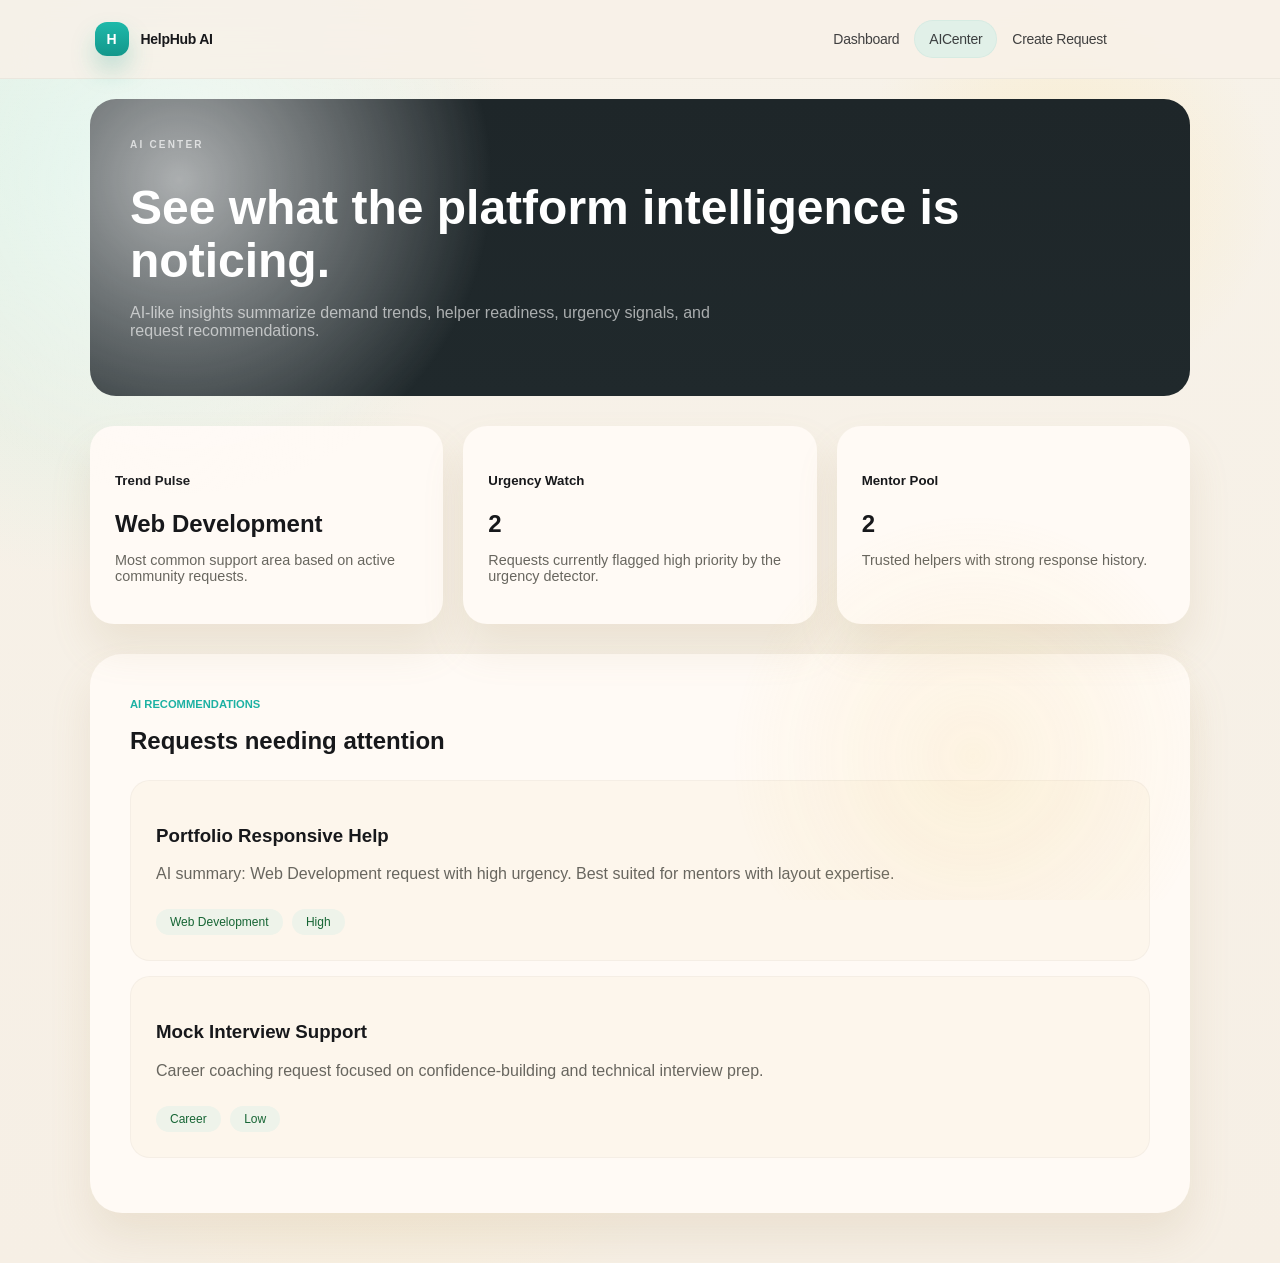
==== commit d4873b80: "updated" ====
--- a/AIcenter/aicenter.html
+++ b/AIcenter/aicenter.html
@@ -130,7 +130,7 @@
         .desktop-nav {
             display: flex;
             align-items: center;
-            justify-content: space-between;
+            justify-content: flex-end;
             gap: 18px;
             flex: 1;
             min-width: 0;
@@ -528,18 +528,17 @@
 
             <div class="desktop-nav">
                 <nav class="nav" aria-label="Primary">
-                    <a href="../index.html">Home</a>
-                    <a href="../explore/explore.html">Explore</a>
+                    <a href="../index.html">Dashboard</a>
                     <a class="active" href="./aicenter.html">AICenter</a>
-                    <a href="../request/request.html">Request</a>
-                    <a href="../proflie/profile.html">Profile</a>
-                    <a href="../login/login.html">Login</a>
+                    <a href="../request/request.html">Create Request</a>
+                    
+                    
                 </nav>
 
-                <div class="actions">
+                <!-- <div class="actions">
                     <a class="signal-pill" href="#">Live community signals</a>
                     <a class="button button-primary" href="#">Join the platform</a>
-                </div>
+                </div> -->
             </div>
 
             <button class="menu-toggle" type="button" aria-label="Open navigation menu" aria-expanded="false"
@@ -563,19 +562,16 @@
         </div>
 
         <nav class="mobile-nav" aria-label="Mobile Primary">
-            <a href="../index.html">Home</a>
-            <a href="../explore/explore.html">Explore</a>
-            <a href="../leaderboad/leaderboard.html">Leaderboard</a>
+            <a href="../index.html">Dashboard</a>
             <a class="active" href="./aicenter.html">AICenter</a>
-            <a href="../notification/notification.html">Notifications</a>
             <a href="../request/request.html">Request</a>
-            <a href="../proflie/profile.html">Profile</a>
+            
         </nav>
 
-        <div class="mobile-actions">
+        <!-- <div class="mobile-actions">
             <a class="signal-pill" href="#">Live community signals</a>
             <a class="button button-primary" href="#">Join the platform</a>
-        </div>
+        </div> -->
     </aside>
 
     <header class="hero">
